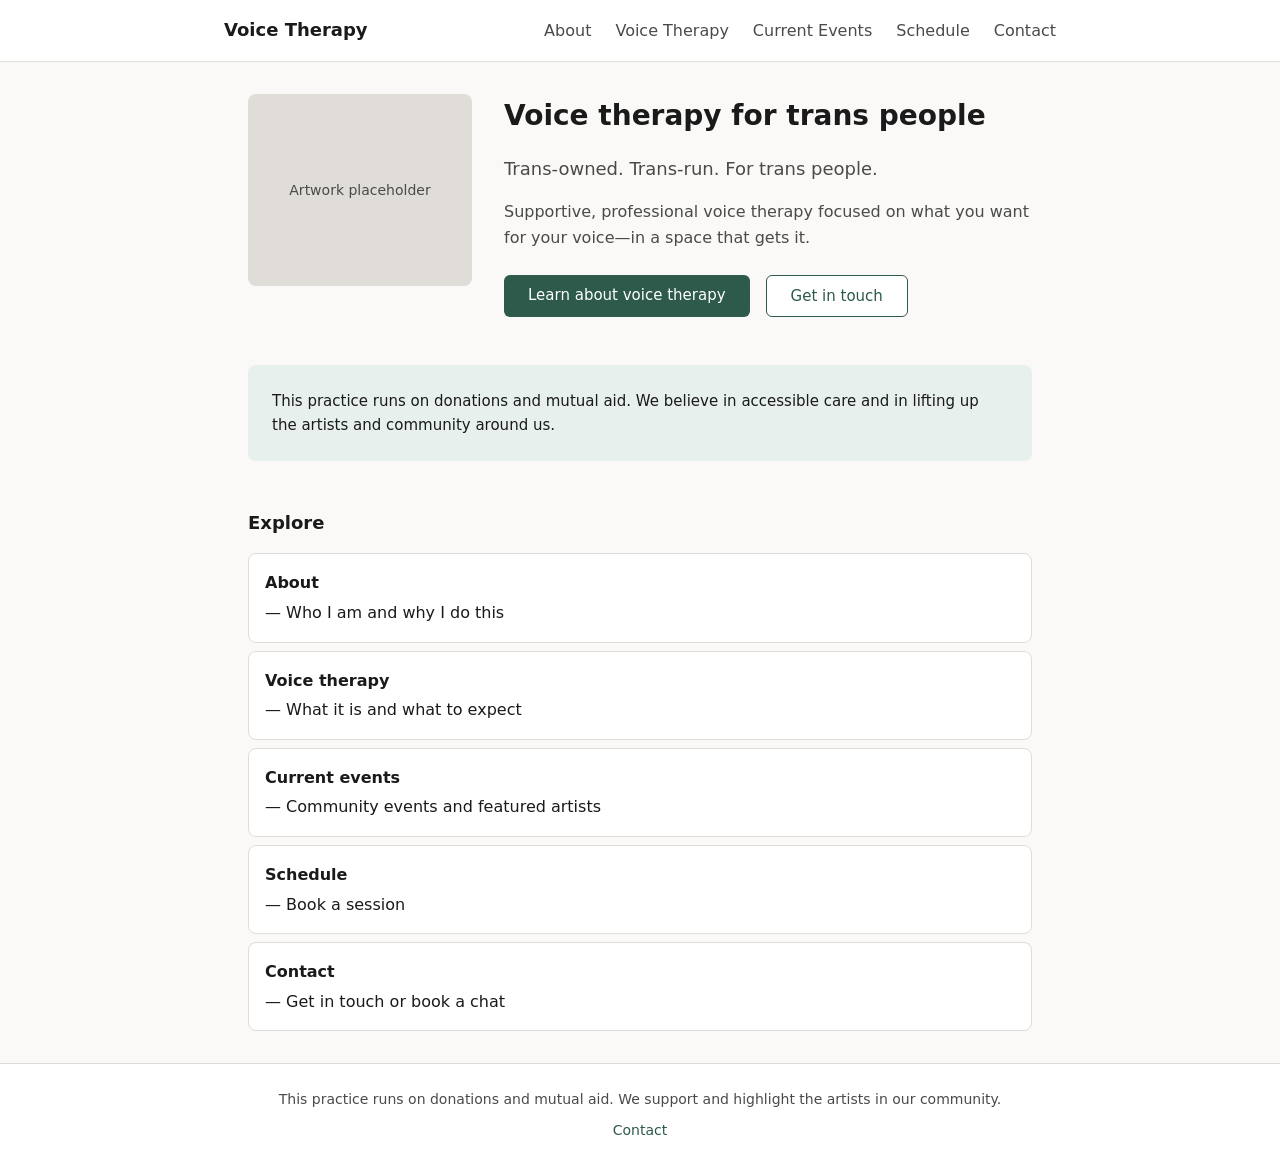
==== index.html @ 8b36a940 "Initial commit: voice therapy site with schedule mockups Made-with: Cursor" ====
<!DOCTYPE html>
<html lang="en">
<head>
  <meta charset="UTF-8">
  <meta name="viewport" content="width=device-width, initial-scale=1.0">
  <title>Voice Therapy — Trans-owned, for trans people</title>
  <link rel="stylesheet" href="css/style.css">
</head>
<body>
  <header class="site-header">
    <nav class="nav" aria-label="Main">
      <a href="index.html" class="nav-logo">Voice Therapy</a>
      <ul class="nav-links">
        <li><a href="about.html">About</a></li>
        <li><a href="voice-therapy.html">Voice Therapy</a></li>
        <li><a href="current-events.html">Current Events</a></li>
        <li><a href="schedule.html">Schedule</a></li>
        <li><a href="contact.html">Contact</a></li>
      </ul>
    </nav>
  </header>

  <main>
    <section class="hero">
      <div class="hero-art placeholder-art" aria-hidden="true">
        <span>Artwork placeholder</span>
      </div>
      <div class="hero-content">
        <h1>Voice therapy for trans people</h1>
        <p class="tagline">Trans-owned. Trans-run. For trans people.</p>
        <p>Supportive, professional voice therapy focused on what you want for your voice—in a space that gets it.</p>
        <div class="hero-ctas">
          <a href="voice-therapy.html" class="btn btn-primary">Learn about voice therapy</a>
          <a href="contact.html" class="btn btn-secondary">Get in touch</a>
        </div>
      </div>
    </section>

    <section class="intro-mutual-aid">
      <p>This practice runs on donations and mutual aid. We believe in accessible care and in lifting up the artists and community around us.</p>
    </section>

    <section class="links-section">
      <h2>Explore</h2>
      <ul class="card-links">
        <li><a href="about.html"><strong>About</strong> — Who I am and why I do this</a></li>
        <li><a href="voice-therapy.html"><strong>Voice therapy</strong> — What it is and what to expect</a></li>
        <li><a href="current-events.html"><strong>Current events</strong> — Community events and featured artists</a></li>
        <li><a href="schedule.html"><strong>Schedule</strong> — Book a session</a></li>
        <li><a href="contact.html"><strong>Contact</strong> — Get in touch or book a chat</a></li>
      </ul>
    </section>
  </main>

  <footer class="site-footer">
    <p>This practice runs on donations and mutual aid. We support and highlight the artists in our community.</p>
    <p><a href="contact.html">Contact</a></p>
  </footer>
</body>
</html>
---- css/style.css ----
/* Voice Therapy — calm, professional, trans-inclusive */

:root {
  --color-bg: #faf9f7;
  --color-surface: #fff;
  --color-text: #1a1a1a;
  --color-text-muted: #4a4a4a;
  --color-accent: #2d5a4a;
  --color-accent-soft: #e8f0ed;
  --color-border: #e0ddd8;
  --font-sans: system-ui, -apple-system, Segoe UI, Roboto, sans-serif;
  --font-serif: Georgia, "Times New Roman", serif;
  --space-xs: 0.25rem;
  --space-s: 0.5rem;
  --space-m: 1rem;
  --space-l: 1.5rem;
  --space-xl: 2rem;
  --space-2xl: 3rem;
  --max-width: 52rem;
  --sidebar-width: 14rem;
}

*,
*::before,
*::after {
  box-sizing: border-box;
}

body {
  margin: 0;
  font-family: var(--font-sans);
  font-size: 1rem;
  line-height: 1.6;
  color: var(--color-text);
  background: var(--color-bg);
  min-height: 100vh;
  display: flex;
  flex-direction: column;
}

/* Header */
.site-header {
  background: var(--color-surface);
  border-bottom: 1px solid var(--color-border);
  padding: var(--space-m) var(--space-l);
}

.nav {
  max-width: var(--max-width);
  margin: 0 auto;
  display: flex;
  flex-wrap: wrap;
  align-items: center;
  justify-content: space-between;
  gap: var(--space-m);
}

.nav-logo {
  font-weight: 600;
  font-size: 1.125rem;
  color: var(--color-text);
  text-decoration: none;
}

.nav-logo:hover {
  color: var(--color-accent);
}

.nav-links {
  list-style: none;
  margin: 0;
  padding: 0;
  display: flex;
  gap: var(--space-l);
}

.nav-links a {
  color: var(--color-text-muted);
  text-decoration: none;
}

.nav-links a:hover,
.nav-links a[aria-current="page"] {
  color: var(--color-accent);
}

/* Main content */
main {
  flex: 1;
  max-width: var(--max-width);
  margin: 0 auto;
  padding: var(--space-xl) var(--space-l);
  width: 100%;
}

/* Home: hero */
.hero {
  display: grid;
  gap: var(--space-xl);
  margin-bottom: var(--space-2xl);
}

@media (min-width: 50rem) {
  .hero {
    grid-template-columns: var(--sidebar-width) 1fr;
    align-items: start;
  }
}

.hero-art {
  min-height: 12rem;
}

.hero-content h1 {
  font-size: 1.75rem;
  font-weight: 600;
  margin: 0 0 var(--space-m);
}

.tagline {
  font-size: 1.125rem;
  color: var(--color-accent);
  font-weight: 500;
  margin: 0 0 var(--space-m);
}

.hero-content p {
  margin: 0 0 var(--space-m);
  color: var(--color-text-muted);
}

.hero-ctas {
  display: flex;
  flex-wrap: wrap;
  gap: var(--space-m);
  margin-top: var(--space-l);
}

/* Intro mutual-aid (home) */
.intro-mutual-aid {
  background: var(--color-accent-soft);
  padding: var(--space-l);
  border-radius: 0.5rem;
  margin-bottom: var(--space-2xl);
}

.intro-mutual-aid p {
  margin: 0;
  color: var(--color-text);
  font-size: 0.9375rem;
}

/* Card links (home) */
.links-section h2 {
  font-size: 1.125rem;
  font-weight: 600;
  margin: 0 0 var(--space-m);
}

.card-links {
  list-style: none;
  margin: 0;
  padding: 0;
  display: flex;
  flex-direction: column;
  gap: var(--space-s);
}

.card-links a {
  display: block;
  padding: var(--space-m);
  background: var(--color-surface);
  border: 1px solid var(--color-border);
  border-radius: 0.5rem;
  color: var(--color-text);
  text-decoration: none;
}

.card-links a:hover {
  border-color: var(--color-accent);
  color: var(--color-accent);
}

.card-links strong {
  display: block;
  margin-bottom: var(--space-xs);
}

/* Inner pages: side art + content */
.page-main {
  display: grid;
  gap: var(--space-xl);
  margin-bottom: var(--space-2xl);
}

@media (min-width: 50rem) {
  .page-main {
    grid-template-columns: var(--sidebar-width) 1fr;
    align-items: start;
  }
}

.side-art {
  min-height: 10rem;
}

.content {
  min-width: 0;
}

.content h1 {
  font-size: 1.5rem;
  font-weight: 600;
  margin: 0 0 var(--space-s);
}

.content .tagline {
  margin-bottom: var(--space-l);
}

.content .lead {
  font-size: 1.0625rem;
  color: var(--color-text-muted);
  margin: 0 0 var(--space-l);
}

.content h2 {
  font-size: 1.125rem;
  font-weight: 600;
  margin: var(--space-xl) 0 var(--space-m);
}

.content h2:first-of-type {
  margin-top: var(--space-l);
}

.content p {
  margin: 0 0 var(--space-m);
}

.content a {
  color: var(--color-accent);
}

.content a:hover {
  text-decoration: underline;
}

/* Buttons */
.btn {
  display: inline-block;
  padding: var(--space-s) var(--space-l);
  border-radius: 0.375rem;
  font-weight: 500;
  text-decoration: none;
  font-size: 0.9375rem;
}

.btn-primary {
  background: var(--color-accent);
  color: #fff;
}

.btn-primary:hover {
  background: #234a3d;
}

.btn-secondary {
  background: var(--color-surface);
  color: var(--color-accent);
  border: 1px solid var(--color-accent);
}

.btn-secondary:hover {
  background: var(--color-accent-soft);
}

/* Art placeholders */
.placeholder-art {
  background: var(--color-border);
  border-radius: 0.5rem;
  display: flex;
  align-items: center;
  justify-content: center;
  color: var(--color-text-muted);
  font-size: 0.875rem;
}

.event-art.placeholder-art {
  min-height: 8rem;
  margin-bottom: var(--space-m);
}

.event-card {
  margin-bottom: var(--space-xl);
}

.event-card h2 {
  margin-top: 0;
}

/* Footer */
.site-footer {
  background: var(--color-surface);
  border-top: 1px solid var(--color-border);
  padding: var(--space-l);
  text-align: center;
  font-size: 0.875rem;
  color: var(--color-text-muted);
}

.site-footer p {
  margin: 0 0 var(--space-s);
}

.site-footer a {
  color: var(--color-accent);
  text-decoration: none;
}

.site-footer a:hover {
  text-decoration: underline;
}
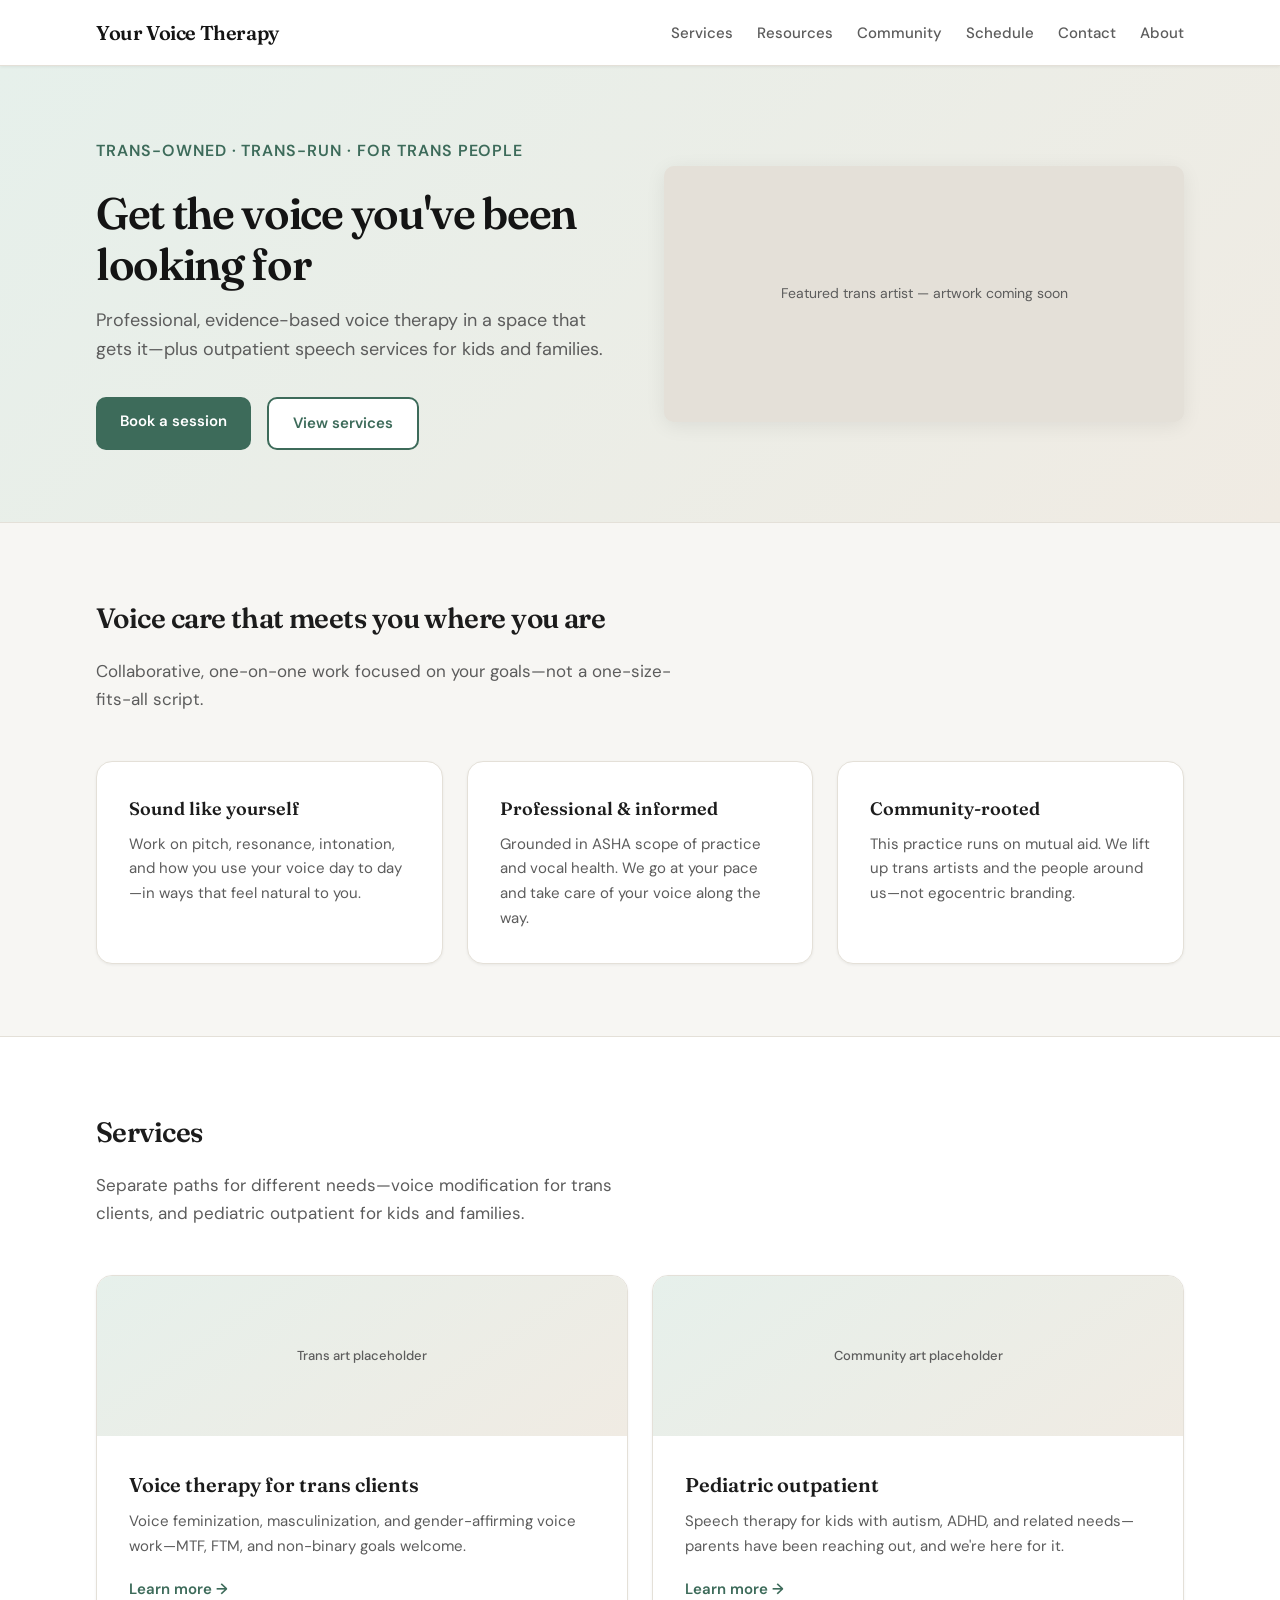
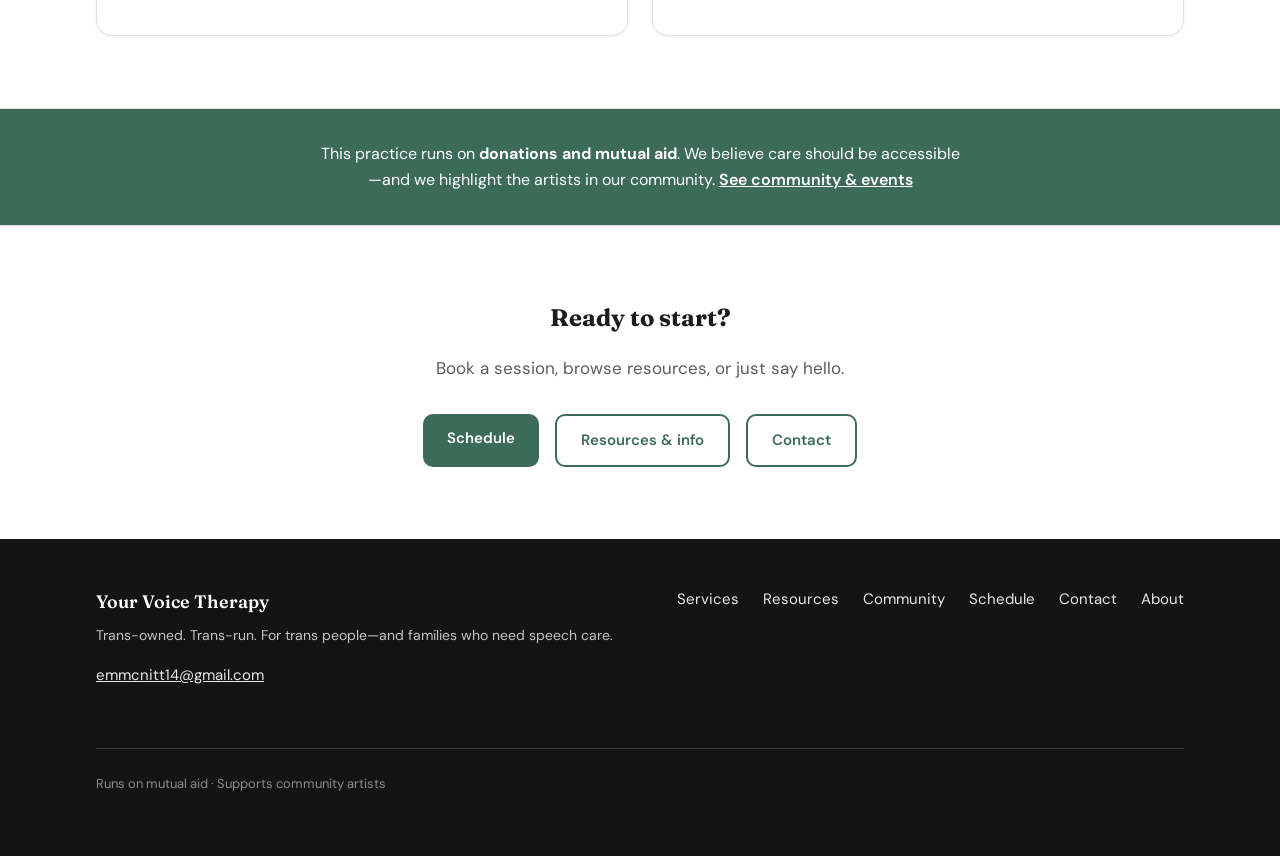
==== commit d042135f: "Redesign site with cleaner layout and Mick's content direction. Add services hub, resources page, an" ====
--- a/index.html
+++ b/index.html
@@ -3,58 +3,124 @@
 <head>
   <meta charset="UTF-8">
   <meta name="viewport" content="width=device-width, initial-scale=1.0">
-  <title>Voice Therapy — Trans-owned, for trans people</title>
+  <title>Your Voice Therapy — Trans-owned voice care</title>
   <link rel="stylesheet" href="css/style.css">
 </head>
 <body>
   <header class="site-header">
     <nav class="nav" aria-label="Main">
-      <a href="index.html" class="nav-logo">Voice Therapy</a>
+      <a href="index.html" class="nav-logo">Your Voice Therapy</a>
       <ul class="nav-links">
-        <li><a href="about.html">About</a></li>
-        <li><a href="voice-therapy.html">Voice Therapy</a></li>
-        <li><a href="current-events.html">Current Events</a></li>
+        <li><a href="services.html">Services</a></li>
+        <li><a href="resources.html">Resources</a></li>
+        <li><a href="current-events.html">Community</a></li>
         <li><a href="schedule.html">Schedule</a></li>
         <li><a href="contact.html">Contact</a></li>
+        <li><a href="about.html">About</a></li>
       </ul>
     </nav>
   </header>
 
   <main>
-    <section class="hero">
-      <div class="hero-art placeholder-art" aria-hidden="true">
-        <span>Artwork placeholder</span>
-      </div>
-      <div class="hero-content">
-        <h1>Voice therapy for trans people</h1>
-        <p class="tagline">Trans-owned. Trans-run. For trans people.</p>
-        <p>Supportive, professional voice therapy focused on what you want for your voice—in a space that gets it.</p>
-        <div class="hero-ctas">
-          <a href="voice-therapy.html" class="btn btn-primary">Learn about voice therapy</a>
-          <a href="contact.html" class="btn btn-secondary">Get in touch</a>
+    <section class="hero-band">
+      <div class="hero-inner">
+        <div class="hero-content">
+          <p class="tagline">Trans-owned · Trans-run · For trans people</p>
+          <h1>Get the voice you've been looking for</h1>
+          <p class="hero-lead">Professional, evidence-based voice therapy in a space that gets it—plus outpatient speech services for kids and families.</p>
+          <div class="hero-ctas">
+            <a href="schedule.html" class="btn btn-primary">Book a session</a>
+            <a href="services.html" class="btn btn-secondary">View services</a>
+          </div>
+        </div>
+        <div class="hero-visual placeholder-art" aria-hidden="true">
+          <span>Featured trans artist — artwork coming soon</span>
         </div>
       </div>
     </section>
 
-    <section class="intro-mutual-aid">
-      <p>This practice runs on donations and mutual aid. We believe in accessible care and in lifting up the artists and community around us.</p>
+    <section class="section">
+      <div class="section-inner">
+        <div class="section-header">
+          <h2>Voice care that meets you where you are</h2>
+          <p>Collaborative, one-on-one work focused on your goals—not a one-size-fits-all script.</p>
+        </div>
+        <div class="pillars">
+          <div class="pillar">
+            <h3>Sound like yourself</h3>
+            <p>Work on pitch, resonance, intonation, and how you use your voice day to day—in ways that feel natural to you.</p>
+          </div>
+          <div class="pillar">
+            <h3>Professional &amp; informed</h3>
+            <p>Grounded in ASHA scope of practice and vocal health. We go at your pace and take care of your voice along the way.</p>
+          </div>
+          <div class="pillar">
+            <h3>Community-rooted</h3>
+            <p>This practice runs on mutual aid. We lift up trans artists and the people around us—not egocentric branding.</p>
+          </div>
+        </div>
+      </div>
     </section>
 
-    <section class="links-section">
-      <h2>Explore</h2>
-      <ul class="card-links">
-        <li><a href="about.html"><strong>About</strong> — Who I am and why I do this</a></li>
-        <li><a href="voice-therapy.html"><strong>Voice therapy</strong> — What it is and what to expect</a></li>
-        <li><a href="current-events.html"><strong>Current events</strong> — Community events and featured artists</a></li>
-        <li><a href="schedule.html"><strong>Schedule</strong> — Book a session</a></li>
-        <li><a href="contact.html"><strong>Contact</strong> — Get in touch or book a chat</a></li>
-      </ul>
+    <section class="section section-alt">
+      <div class="section-inner">
+        <div class="section-header">
+          <h2>Services</h2>
+          <p>Separate paths for different needs—voice modification for trans clients, and pediatric outpatient for kids and families.</p>
+        </div>
+        <div class="service-grid">
+          <a href="voice-therapy.html" class="service-card">
+            <div class="service-card-art">Trans art placeholder</div>
+            <div class="service-card-body">
+              <h3>Voice therapy for trans clients</h3>
+              <p>Voice feminization, masculinization, and gender-affirming voice work—MTF, FTM, and non-binary goals welcome.</p>
+              <span class="service-card-link">Learn more →</span>
+            </div>
+          </a>
+          <a href="pediatric.html" class="service-card">
+            <div class="service-card-art">Community art placeholder</div>
+            <div class="service-card-body">
+              <h3>Pediatric outpatient</h3>
+              <p>Speech therapy for kids with autism, ADHD, and related needs—parents have been reaching out, and we're here for it.</p>
+              <span class="service-card-link">Learn more →</span>
+            </div>
+          </a>
+        </div>
+      </div>
+    </section>
+
+    <div class="mutual-aid-strip">
+      <p>This practice runs on <strong>donations and mutual aid</strong>. We believe care should be accessible—and we highlight the artists in our community. <a href="current-events.html">See community &amp; events</a></p>
+    </div>
+
+    <section class="cta-band">
+      <h2>Ready to start?</h2>
+      <p>Book a session, browse resources, or just say hello.</p>
+      <div class="hero-ctas">
+        <a href="schedule.html" class="btn btn-primary">Schedule</a>
+        <a href="resources.html" class="btn btn-secondary">Resources &amp; info</a>
+        <a href="contact.html" class="btn btn-secondary">Contact</a>
+      </div>
     </section>
   </main>
 
   <footer class="site-footer">
-    <p>This practice runs on donations and mutual aid. We support and highlight the artists in our community.</p>
-    <p><a href="contact.html">Contact</a></p>
+    <div class="footer-inner">
+      <div>
+        <p class="footer-brand">Your Voice Therapy</p>
+        <p class="footer-tagline">Trans-owned. Trans-run. For trans people—and families who need speech care.</p>
+        <p><a href="mailto:emmcnitt14@gmail.com">emmcnitt14@gmail.com</a></p>
+      </div>
+      <nav class="footer-nav" aria-label="Footer">
+        <a href="services.html">Services</a>
+        <a href="resources.html">Resources</a>
+        <a href="current-events.html">Community</a>
+        <a href="schedule.html">Schedule</a>
+        <a href="contact.html">Contact</a>
+        <a href="about.html">About</a>
+      </nav>
+      <p class="footer-bottom">Runs on mutual aid · Supports community artists</p>
+    </div>
   </footer>
 </body>
 </html>
--- a/css/style.css
+++ b/css/style.css
@@ -1,23 +1,32 @@
-/* Voice Therapy — calm, professional, trans-inclusive */
+/* Your Voice Therapy — tidy, warm, professional */
+
+@import url("https://fonts.googleapis.com/css2?family=DM+Sans:ital,opsz,wght@0,9..40,400;0,9..40,500;0,9..40,600;0,9..40,700;1,9..40,400&family=Fraunces:ital,opsz,wght@0,9..144,500;0,9..144,600;0,9..144,700;1,9..144,500&display=swap");
 
 :root {
-  --color-bg: #faf9f7;
-  --color-surface: #fff;
-  --color-text: #1a1a1a;
-  --color-text-muted: #4a4a4a;
-  --color-accent: #2d5a4a;
-  --color-accent-soft: #e8f0ed;
-  --color-border: #e0ddd8;
-  --font-sans: system-ui, -apple-system, Segoe UI, Roboto, sans-serif;
-  --font-serif: Georgia, "Times New Roman", serif;
+  --color-bg: #f7f6f3;
+  --color-surface: #ffffff;
+  --color-text: #1c1c1c;
+  --color-text-muted: #5c5c5c;
+  --color-accent: #3d6b5a;
+  --color-accent-dark: #2d5244;
+  --color-accent-soft: #e6f0eb;
+  --color-warm: #f0ebe3;
+  --color-border: #e4e0d8;
+  --color-ink: #141414;
+  --font-sans: "DM Sans", system-ui, sans-serif;
+  --font-display: "Fraunces", Georgia, serif;
   --space-xs: 0.25rem;
   --space-s: 0.5rem;
   --space-m: 1rem;
   --space-l: 1.5rem;
   --space-xl: 2rem;
   --space-2xl: 3rem;
-  --max-width: 52rem;
-  --sidebar-width: 14rem;
+  --space-3xl: 4.5rem;
+  --max-width: 68rem;
+  --radius: 0.625rem;
+  --radius-lg: 1rem;
+  --shadow-sm: 0 1px 3px rgba(0, 0, 0, 0.06);
+  --shadow-md: 0 4px 20px rgba(0, 0, 0, 0.07);
 }
 
 *,
@@ -29,20 +38,25 @@
 body {
   margin: 0;
   font-family: var(--font-sans);
-  font-size: 1rem;
-  line-height: 1.6;
+  font-size: 1.0625rem;
+  line-height: 1.65;
   color: var(--color-text);
   background: var(--color-bg);
   min-height: 100vh;
   display: flex;
   flex-direction: column;
+  -webkit-font-smoothing: antialiased;
 }
 
 /* Header */
 .site-header {
   background: var(--color-surface);
   border-bottom: 1px solid var(--color-border);
-  padding: var(--space-m) var(--space-l);
+  padding: var(--space-m) var(--space-xl);
+  position: sticky;
+  top: 0;
+  z-index: 100;
+  box-shadow: var(--shadow-sm);
 }
 
 .nav {
@@ -56,10 +70,12 @@
 }
 
 .nav-logo {
-  font-weight: 600;
-  font-size: 1.125rem;
-  color: var(--color-text);
+  font-family: var(--font-display);
+  font-weight: 600;
+  font-size: 1.25rem;
+  color: var(--color-ink);
   text-decoration: none;
+  letter-spacing: -0.02em;
 }
 
 .nav-logo:hover {
@@ -71,12 +87,15 @@
   margin: 0;
   padding: 0;
   display: flex;
-  gap: var(--space-l);
+  flex-wrap: wrap;
+  gap: var(--space-s) var(--space-l);
 }
 
 .nav-links a {
   color: var(--color-text-muted);
   text-decoration: none;
+  font-size: 0.9375rem;
+  font-weight: 500;
 }
 
 .nav-links a:hover,
@@ -84,176 +103,355 @@
   color: var(--color-accent);
 }
 
-/* Main content */
+/* Main */
 main {
   flex: 1;
+  width: 100%;
+}
+
+.page-wrap {
   max-width: var(--max-width);
   margin: 0 auto;
-  padding: var(--space-xl) var(--space-l);
-  width: 100%;
-}
-
-/* Home: hero */
-.hero {
+  padding: var(--space-2xl) var(--space-xl);
+}
+
+/* Hero — full-width band */
+.hero-band {
+  background: linear-gradient(135deg, var(--color-accent-soft) 0%, var(--color-warm) 100%);
+  border-bottom: 1px solid var(--color-border);
+  padding: var(--space-3xl) var(--space-xl);
+}
+
+.hero-inner {
+  max-width: var(--max-width);
+  margin: 0 auto;
   display: grid;
-  gap: var(--space-xl);
-  margin-bottom: var(--space-2xl);
-}
-
-@media (min-width: 50rem) {
-  .hero {
-    grid-template-columns: var(--sidebar-width) 1fr;
-    align-items: start;
+  gap: var(--space-2xl);
+  align-items: center;
+}
+
+@media (min-width: 52rem) {
+  .hero-inner {
+    grid-template-columns: 1fr 1fr;
   }
 }
 
-.hero-art {
-  min-height: 12rem;
-}
-
 .hero-content h1 {
-  font-size: 1.75rem;
-  font-weight: 600;
+  font-family: var(--font-display);
+  font-size: clamp(2rem, 5vw, 2.75rem);
+  font-weight: 600;
+  line-height: 1.15;
+  letter-spacing: -0.03em;
   margin: 0 0 var(--space-m);
+  color: var(--color-ink);
 }
 
 .tagline {
+  font-size: 1rem;
+  font-weight: 600;
+  text-transform: uppercase;
+  letter-spacing: 0.06em;
+  color: var(--color-accent);
+  margin: 0 0 var(--space-l);
+}
+
+.hero-content .hero-lead {
   font-size: 1.125rem;
-  color: var(--color-accent);
-  font-weight: 500;
-  margin: 0 0 var(--space-m);
-}
-
-.hero-content p {
-  margin: 0 0 var(--space-m);
-  color: var(--color-text-muted);
+  color: var(--color-text-muted);
+  margin: 0 0 var(--space-xl);
+  max-width: 32rem;
 }
 
 .hero-ctas {
   display: flex;
   flex-wrap: wrap;
   gap: var(--space-m);
-  margin-top: var(--space-l);
-}
-
-/* Intro mutual-aid (home) */
-.intro-mutual-aid {
-  background: var(--color-accent-soft);
-  padding: var(--space-l);
-  border-radius: 0.5rem;
+}
+
+.hero-visual {
+  min-height: 16rem;
+  border-radius: var(--radius-lg);
+  overflow: hidden;
+  box-shadow: var(--shadow-md);
+}
+
+/* Page hero (inner pages) */
+.page-hero {
+  background: var(--color-surface);
+  border-bottom: 1px solid var(--color-border);
+  padding: var(--space-2xl) var(--space-xl);
+}
+
+.page-hero-inner {
+  max-width: var(--max-width);
+  margin: 0 auto;
+}
+
+.page-hero h1 {
+  font-family: var(--font-display);
+  font-size: clamp(1.75rem, 4vw, 2.25rem);
+  font-weight: 600;
+  letter-spacing: -0.02em;
+  margin: 0 0 var(--space-s);
+}
+
+.page-hero .lead {
+  font-size: 1.125rem;
+  color: var(--color-text-muted);
+  margin: 0;
+  max-width: 40rem;
+}
+
+/* Sections */
+.section {
+  padding: var(--space-3xl) var(--space-xl);
+}
+
+.section-alt {
+  background: var(--color-surface);
+  border-top: 1px solid var(--color-border);
+  border-bottom: 1px solid var(--color-border);
+}
+
+.section-inner {
+  max-width: var(--max-width);
+  margin: 0 auto;
+}
+
+.section-header {
   margin-bottom: var(--space-2xl);
-}
-
-.intro-mutual-aid p {
+  max-width: 36rem;
+}
+
+.section-header h2 {
+  font-family: var(--font-display);
+  font-size: 1.75rem;
+  font-weight: 600;
+  letter-spacing: -0.02em;
+  margin: 0 0 var(--space-m);
+}
+
+.section-header p {
+  color: var(--color-text-muted);
   margin: 0;
-  color: var(--color-text);
+}
+
+/* Benefit pillars */
+.pillars {
+  display: grid;
+  gap: var(--space-l);
+}
+
+@media (min-width: 40rem) {
+  .pillars {
+    grid-template-columns: repeat(3, 1fr);
+  }
+}
+
+.pillar {
+  padding: var(--space-xl);
+  background: var(--color-surface);
+  border-radius: var(--radius-lg);
+  border: 1px solid var(--color-border);
+  box-shadow: var(--shadow-sm);
+}
+
+.pillar h3 {
+  font-family: var(--font-display);
+  font-size: 1.125rem;
+  font-weight: 600;
+  margin: 0 0 var(--space-s);
+}
+
+.pillar p {
   font-size: 0.9375rem;
-}
-
-/* Card links (home) */
-.links-section h2 {
-  font-size: 1.125rem;
-  font-weight: 600;
+  color: var(--color-text-muted);
+  margin: 0;
+}
+
+/* Service cards */
+.service-grid {
+  display: grid;
+  gap: var(--space-l);
+}
+
+@media (min-width: 40rem) {
+  .service-grid {
+    grid-template-columns: repeat(2, 1fr);
+  }
+}
+
+.service-card {
+  display: flex;
+  flex-direction: column;
+  background: var(--color-surface);
+  border: 1px solid var(--color-border);
+  border-radius: var(--radius-lg);
+  overflow: hidden;
+  text-decoration: none;
+  color: inherit;
+  box-shadow: var(--shadow-sm);
+  transition: border-color 0.15s, box-shadow 0.15s, transform 0.15s;
+}
+
+.service-card:hover {
+  border-color: var(--color-accent);
+  box-shadow: var(--shadow-md);
+  transform: translateY(-2px);
+}
+
+.service-card-art {
+  height: 10rem;
+  background: linear-gradient(145deg, var(--color-accent-soft), var(--color-warm));
+  display: flex;
+  align-items: center;
+  justify-content: center;
+  font-size: 0.8125rem;
+  color: var(--color-text-muted);
+  font-weight: 500;
+}
+
+.service-card-body {
+  padding: var(--space-xl);
+  flex: 1;
+}
+
+.service-card-body h3 {
+  font-family: var(--font-display);
+  font-size: 1.25rem;
+  font-weight: 600;
+  margin: 0 0 var(--space-s);
+}
+
+.service-card-body p {
+  font-size: 0.9375rem;
+  color: var(--color-text-muted);
   margin: 0 0 var(--space-m);
 }
 
-.card-links {
-  list-style: none;
-  margin: 0;
-  padding: 0;
-  display: flex;
-  flex-direction: column;
-  gap: var(--space-s);
-}
-
-.card-links a {
-  display: block;
-  padding: var(--space-m);
-  background: var(--color-surface);
-  border: 1px solid var(--color-border);
-  border-radius: 0.5rem;
-  color: var(--color-text);
-  text-decoration: none;
-}
-
-.card-links a:hover {
-  border-color: var(--color-accent);
+.service-card-link {
+  font-size: 0.9375rem;
+  font-weight: 600;
   color: var(--color-accent);
 }
 
-.card-links strong {
-  display: block;
-  margin-bottom: var(--space-xs);
-}
-
-/* Inner pages: side art + content */
-.page-main {
-  display: grid;
-  gap: var(--space-xl);
+/* Mutual aid strip */
+.mutual-aid-strip {
+  background: var(--color-accent);
+  color: #fff;
+  padding: var(--space-xl) var(--space-xl);
+  text-align: center;
+}
+
+.mutual-aid-strip p {
+  max-width: 40rem;
+  margin: 0 auto;
+  font-size: 1rem;
+}
+
+.mutual-aid-strip a {
+  color: #fff;
+  font-weight: 600;
+}
+
+/* Art accent — horizontal feature instead of sidebar */
+.art-accent {
+  height: 8rem;
+  border-radius: var(--radius-lg);
+  background: linear-gradient(90deg, var(--color-accent-soft), var(--color-warm), var(--color-accent-soft));
+  display: flex;
+  align-items: center;
+  justify-content: center;
+  font-size: 0.8125rem;
+  color: var(--color-text-muted);
   margin-bottom: var(--space-2xl);
 }
 
-@media (min-width: 50rem) {
-  .page-main {
-    grid-template-columns: var(--sidebar-width) 1fr;
-    align-items: start;
-  }
-}
-
-.side-art {
-  min-height: 10rem;
-}
-
+/* Content pages */
 .content {
-  min-width: 0;
-}
-
-.content h1 {
-  font-size: 1.5rem;
-  font-weight: 600;
-  margin: 0 0 var(--space-s);
-}
-
-.content .tagline {
-  margin-bottom: var(--space-l);
-}
-
-.content .lead {
-  font-size: 1.0625rem;
-  color: var(--color-text-muted);
-  margin: 0 0 var(--space-l);
+  max-width: 42rem;
+}
+
+.content-wide {
+  max-width: none;
 }
 
 .content h2 {
-  font-size: 1.125rem;
-  font-weight: 600;
-  margin: var(--space-xl) 0 var(--space-m);
+  font-family: var(--font-display);
+  font-size: 1.375rem;
+  font-weight: 600;
+  margin: var(--space-2xl) 0 var(--space-m);
 }
 
 .content h2:first-of-type {
   margin-top: var(--space-l);
 }
 
-.content p {
+.content h3 {
+  font-size: 1.0625rem;
+  font-weight: 600;
+  margin: var(--space-xl) 0 var(--space-s);
+}
+
+.content p,
+.content li {
   margin: 0 0 var(--space-m);
+}
+
+.content ul {
+  padding-left: 1.25rem;
 }
 
 .content a {
   color: var(--color-accent);
 }
 
-.content a:hover {
-  text-decoration: underline;
+.disclaimer-box {
+  background: var(--color-warm);
+  border: 1px solid var(--color-border);
+  border-left: 4px solid var(--color-accent);
+  border-radius: var(--radius);
+  padding: var(--space-l) var(--space-xl);
+  margin-bottom: var(--space-2xl);
+  font-size: 0.9375rem;
+}
+
+.disclaimer-box p:last-child {
+  margin-bottom: 0;
+}
+
+.param-grid {
+  display: grid;
+  gap: var(--space-l);
+}
+
+@media (min-width: 40rem) {
+  .param-grid {
+    grid-template-columns: repeat(2, 1fr);
+  }
+}
+
+.param-card {
+  padding: var(--space-l);
+  background: var(--color-surface);
+  border: 1px solid var(--color-border);
+  border-radius: var(--radius);
+}
+
+.param-card h3 {
+  margin-top: 0;
+  color: var(--color-accent-dark);
 }
 
 /* Buttons */
 .btn {
   display: inline-block;
-  padding: var(--space-s) var(--space-l);
-  border-radius: 0.375rem;
-  font-weight: 500;
+  padding: 0.75rem 1.5rem;
+  border-radius: var(--radius);
+  font-weight: 600;
+  font-size: 0.9375rem;
   text-decoration: none;
-  font-size: 0.9375rem;
+  transition: background 0.15s, color 0.15s;
 }
 
 .btn-primary {
@@ -262,62 +460,144 @@
 }
 
 .btn-primary:hover {
-  background: #234a3d;
+  background: var(--color-accent-dark);
 }
 
 .btn-secondary {
   background: var(--color-surface);
   color: var(--color-accent);
-  border: 1px solid var(--color-accent);
+  border: 2px solid var(--color-accent);
 }
 
 .btn-secondary:hover {
   background: var(--color-accent-soft);
 }
 
-/* Art placeholders */
+/* CTA band */
+.cta-band {
+  text-align: center;
+  padding: var(--space-3xl) var(--space-xl);
+  background: var(--color-surface);
+  border-top: 1px solid var(--color-border);
+}
+
+.cta-band h2 {
+  font-family: var(--font-display);
+  font-size: 1.5rem;
+  margin: 0 0 var(--space-m);
+}
+
+.cta-band p {
+  color: var(--color-text-muted);
+  margin: 0 0 var(--space-xl);
+}
+
+.cta-band .hero-ctas {
+  justify-content: center;
+}
+
+/* Event cards */
+.event-card {
+  padding: var(--space-xl);
+  background: var(--color-surface);
+  border: 1px solid var(--color-border);
+  border-radius: var(--radius-lg);
+  margin-bottom: var(--space-l);
+}
+
+.event-card h2 {
+  font-family: var(--font-display);
+  font-size: 1.25rem;
+  margin: 0 0 var(--space-m);
+}
+
+.event-art {
+  height: 12rem;
+  border-radius: var(--radius);
+  background: linear-gradient(145deg, var(--color-accent-soft), var(--color-warm));
+  display: flex;
+  align-items: center;
+  justify-content: center;
+  font-size: 0.8125rem;
+  color: var(--color-text-muted);
+  margin-bottom: var(--space-m);
+}
+
+/* Footer */
+.site-footer {
+  background: var(--color-ink);
+  color: rgba(255, 255, 255, 0.75);
+  padding: var(--space-2xl) var(--space-xl);
+  font-size: 0.9375rem;
+}
+
+.footer-inner {
+  max-width: var(--max-width);
+  margin: 0 auto;
+  display: grid;
+  gap: var(--space-xl);
+}
+
+@media (min-width: 40rem) {
+  .footer-inner {
+    grid-template-columns: 1fr auto;
+    align-items: start;
+  }
+}
+
+.footer-brand {
+  font-family: var(--font-display);
+  font-size: 1.125rem;
+  font-weight: 600;
+  color: #fff;
+  margin: 0 0 var(--space-s);
+}
+
+.footer-tagline {
+  margin: 0 0 var(--space-m);
+  font-size: 0.875rem;
+}
+
+.footer-nav {
+  display: flex;
+  flex-wrap: wrap;
+  gap: var(--space-s) var(--space-l);
+}
+
+.footer-nav a {
+  color: rgba(255, 255, 255, 0.75);
+  text-decoration: none;
+}
+
+.footer-nav a:hover {
+  color: #fff;
+}
+
+.footer-bottom {
+  grid-column: 1 / -1;
+  padding-top: var(--space-l);
+  border-top: 1px solid rgba(255, 255, 255, 0.15);
+  font-size: 0.8125rem;
+  color: rgba(255, 255, 255, 0.5);
+}
+
+.site-footer a {
+  color: rgba(255, 255, 255, 0.9);
+}
+
+/* Legacy schedule pages */
+.page-main {
+  max-width: var(--max-width);
+  margin: 0 auto;
+  padding: var(--space-2xl) var(--space-xl);
+}
+
 .placeholder-art {
   background: var(--color-border);
-  border-radius: 0.5rem;
+  border-radius: var(--radius);
   display: flex;
   align-items: center;
   justify-content: center;
   color: var(--color-text-muted);
   font-size: 0.875rem;
 }
-
-.event-art.placeholder-art {
-  min-height: 8rem;
-  margin-bottom: var(--space-m);
-}
-
-.event-card {
-  margin-bottom: var(--space-xl);
-}
-
-.event-card h2 {
-  margin-top: 0;
-}
-
-/* Footer */
-.site-footer {
-  background: var(--color-surface);
-  border-top: 1px solid var(--color-border);
-  padding: var(--space-l);
-  text-align: center;
-  font-size: 0.875rem;
-  color: var(--color-text-muted);
-}
-
-.site-footer p {
-  margin: 0 0 var(--space-s);
-}
-
-.site-footer a {
-  color: var(--color-accent);
-  text-decoration: none;
-}
-
-.site-footer a:hover {
-  text-decoration: underline;
-}
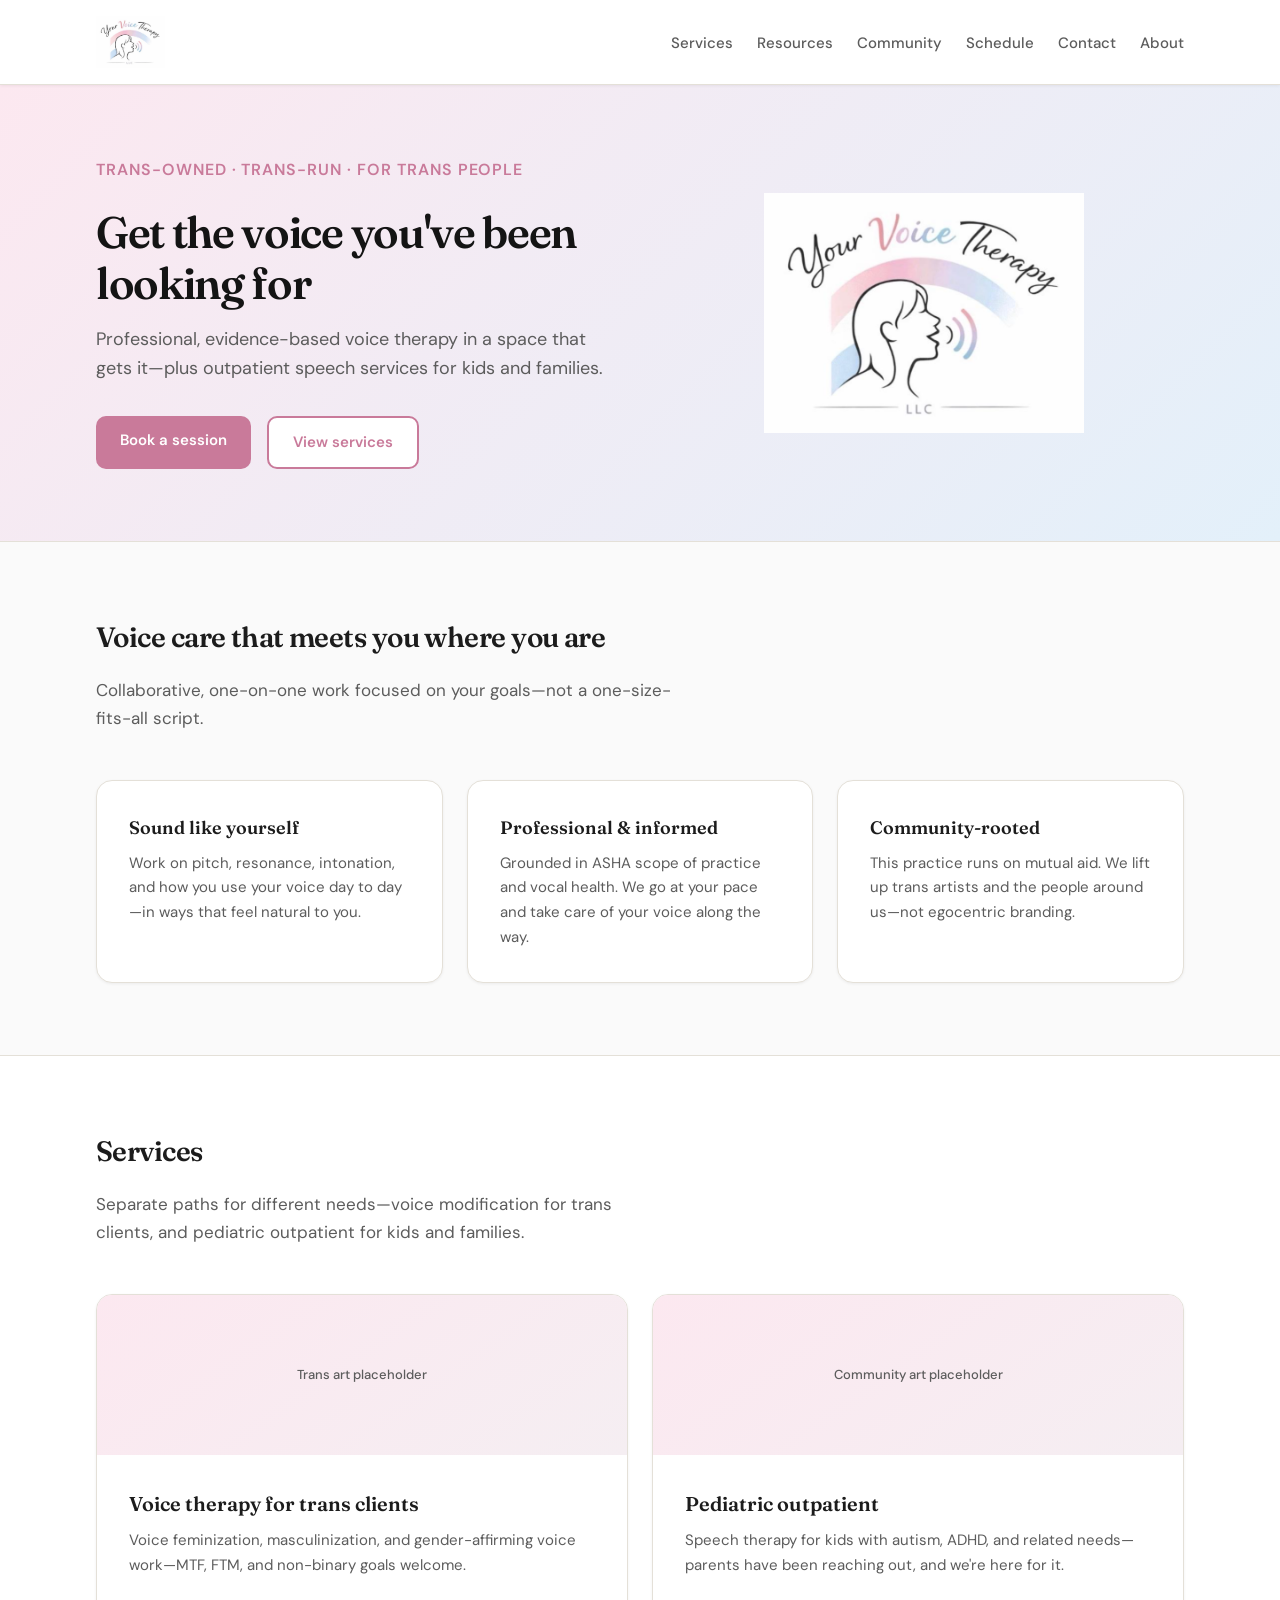
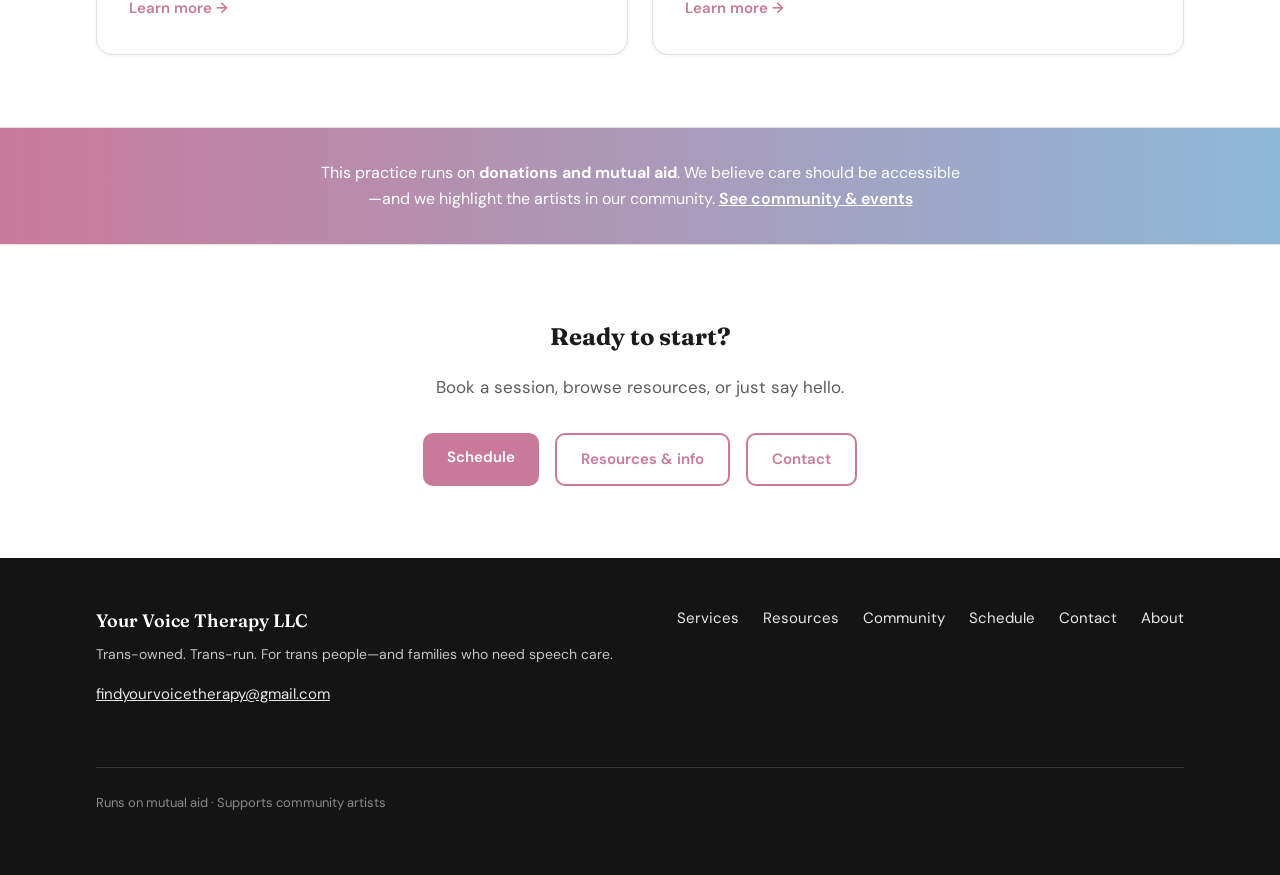
==== commit 6e8d0a27: "Add Cal.com booking embed, logo, and brand colors. Replace schedule mockups with live 30min Cal.com " ====
--- a/index.html
+++ b/index.html
@@ -9,7 +9,9 @@
 <body>
   <header class="site-header">
     <nav class="nav" aria-label="Main">
-      <a href="index.html" class="nav-logo">Your Voice Therapy</a>
+      <a href="index.html" class="nav-logo">
+        <img src="images/logo.png" alt="Your Voice Therapy LLC" class="nav-logo-img">
+      </a>
       <ul class="nav-links">
         <li><a href="services.html">Services</a></li>
         <li><a href="resources.html">Resources</a></li>
@@ -33,8 +35,8 @@
             <a href="services.html" class="btn btn-secondary">View services</a>
           </div>
         </div>
-        <div class="hero-visual placeholder-art" aria-hidden="true">
-          <span>Featured trans artist — artwork coming soon</span>
+        <div class="hero-visual hero-logo-wrap">
+          <img src="images/logo.png" alt="Your Voice Therapy LLC" class="hero-logo">
         </div>
       </div>
     </section>
@@ -107,9 +109,9 @@
   <footer class="site-footer">
     <div class="footer-inner">
       <div>
-        <p class="footer-brand">Your Voice Therapy</p>
+        <p class="footer-brand">Your Voice Therapy LLC</p>
         <p class="footer-tagline">Trans-owned. Trans-run. For trans people—and families who need speech care.</p>
-        <p><a href="mailto:emmcnitt14@gmail.com">emmcnitt14@gmail.com</a></p>
+        <p><a href="mailto:findyourvoicetherapy@gmail.com">findyourvoicetherapy@gmail.com</a></p>
       </div>
       <nav class="footer-nav" aria-label="Footer">
         <a href="services.html">Services</a>
--- a/css/style.css
+++ b/css/style.css
@@ -3,14 +3,15 @@
 @import url("https://fonts.googleapis.com/css2?family=DM+Sans:ital,opsz,wght@0,9..40,400;0,9..40,500;0,9..40,600;0,9..40,700;1,9..40,400&family=Fraunces:ital,opsz,wght@0,9..144,500;0,9..144,600;0,9..144,700;1,9..144,500&display=swap");
 
 :root {
-  --color-bg: #f7f6f3;
+  --color-bg: #fafafa;
   --color-surface: #ffffff;
   --color-text: #1c1c1c;
   --color-text-muted: #5c5c5c;
-  --color-accent: #3d6b5a;
-  --color-accent-dark: #2d5244;
-  --color-accent-soft: #e6f0eb;
-  --color-warm: #f0ebe3;
+  --color-accent: #c97a9a;
+  --color-accent-dark: #a85f7d;
+  --color-accent-soft: #fce8f0;
+  --color-blue-soft: #e3f0fa;
+  --color-warm: #f5eef2;
   --color-border: #e4e0d8;
   --color-ink: #141414;
   --font-sans: "DM Sans", system-ui, sans-serif;
@@ -70,16 +71,39 @@
 }
 
 .nav-logo {
-  font-family: var(--font-display);
-  font-weight: 600;
-  font-size: 1.25rem;
-  color: var(--color-ink);
+  display: flex;
+  align-items: center;
   text-decoration: none;
-  letter-spacing: -0.02em;
-}
-
-.nav-logo:hover {
-  color: var(--color-accent);
+}
+
+.nav-logo-img {
+  height: 3.25rem;
+  width: auto;
+  display: block;
+}
+
+.nav-logo:hover .nav-logo-img {
+  opacity: 0.9;
+}
+
+.hero-logo-wrap {
+  display: flex;
+  align-items: center;
+  justify-content: center;
+  background: transparent;
+  box-shadow: none;
+  min-height: auto;
+}
+
+.hero-visual.hero-logo-wrap {
+  box-shadow: none;
+}
+
+.hero-logo {
+  max-width: 20rem;
+  width: 100%;
+  height: auto;
+  display: block;
 }
 
 .nav-links {
@@ -117,7 +141,7 @@
 
 /* Hero — full-width band */
 .hero-band {
-  background: linear-gradient(135deg, var(--color-accent-soft) 0%, var(--color-warm) 100%);
+  background: linear-gradient(135deg, var(--color-accent-soft) 0%, var(--color-blue-soft) 100%);
   border-bottom: 1px solid var(--color-border);
   padding: var(--space-3xl) var(--space-xl);
 }
@@ -337,7 +361,7 @@
 
 /* Mutual aid strip */
 .mutual-aid-strip {
-  background: var(--color-accent);
+  background: linear-gradient(90deg, var(--color-accent) 0%, #8eb8d8 100%);
   color: #fff;
   padding: var(--space-xl) var(--space-xl);
   text-align: center;
@@ -585,7 +609,30 @@
   color: rgba(255, 255, 255, 0.9);
 }
 
-/* Legacy schedule pages */
+/* Cal.com embed */
+.cal-embed-wrap {
+  border: 1px solid var(--color-border);
+  border-radius: var(--radius-lg);
+  overflow: hidden;
+  background: var(--color-surface);
+  box-shadow: var(--shadow-md);
+  min-height: 42rem;
+}
+
+.cal-embed {
+  width: 100%;
+  height: 42rem;
+  border: 0;
+  display: block;
+}
+
+.cal-embed-note {
+  margin-top: var(--space-l);
+  font-size: 0.9375rem;
+  color: var(--color-text-muted);
+  text-align: center;
+}
+
 .page-main {
   max-width: var(--max-width);
   margin: 0 auto;
